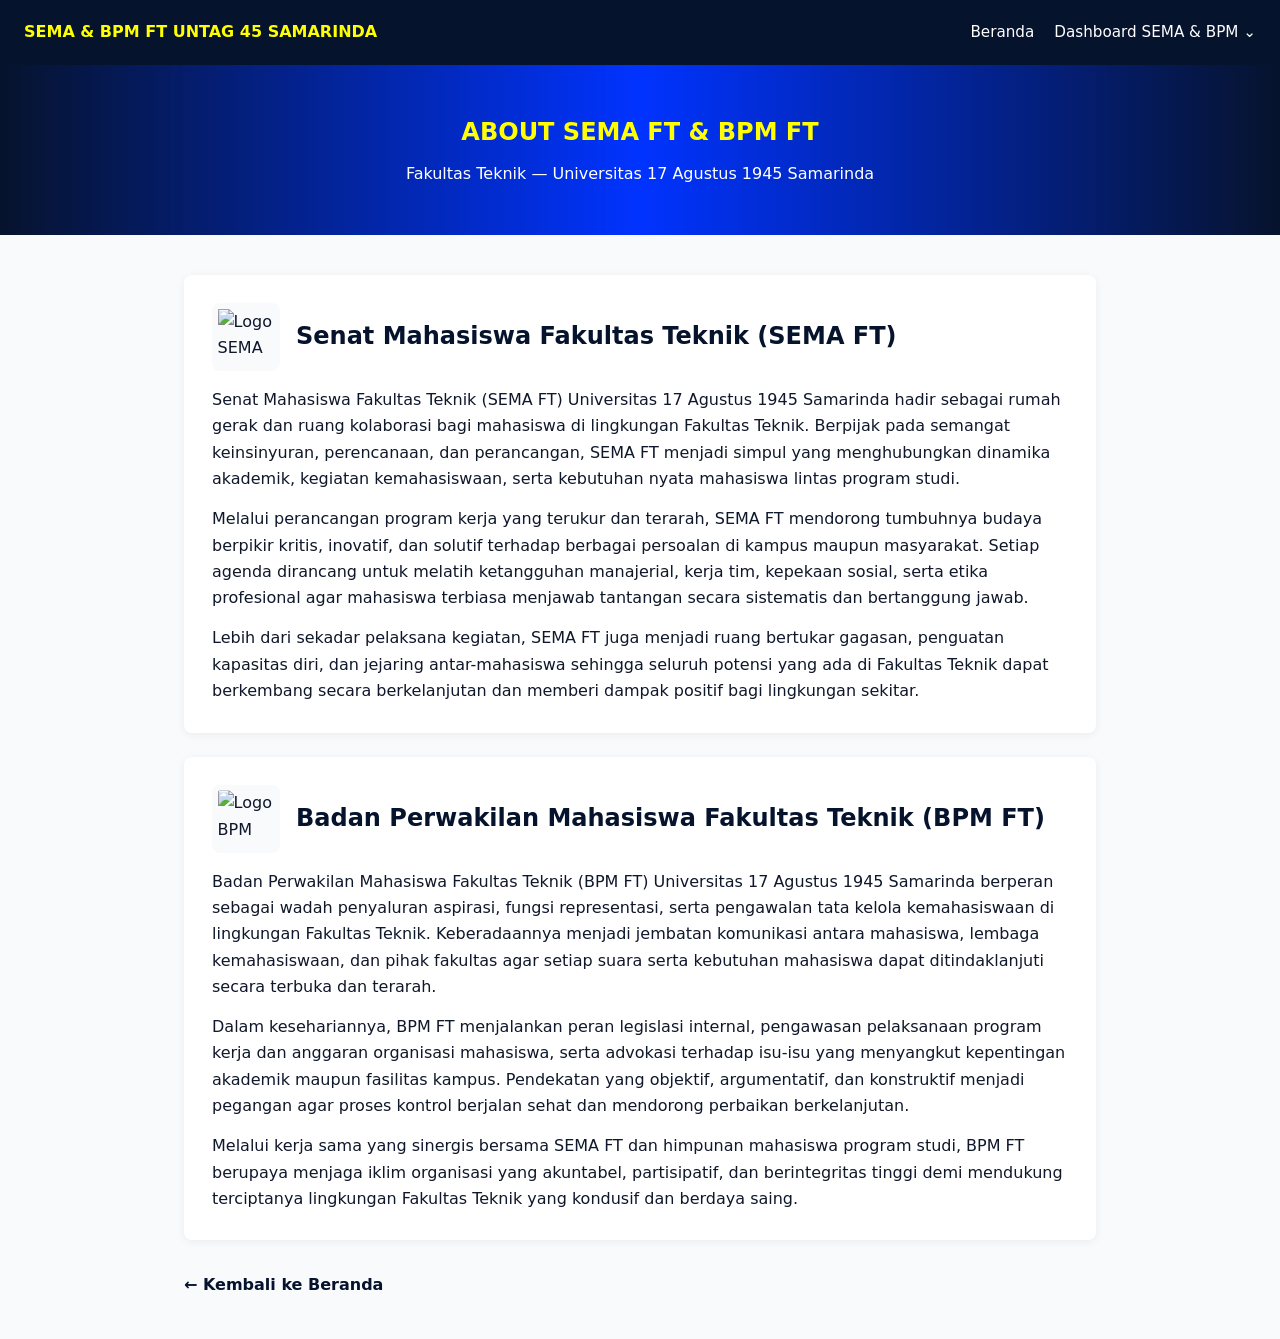
==== about.html @ c4f8886d "Add about.html and style.css" ====
<!DOCTYPE html>
<html lang="id">
<head>
  <meta charset="UTF-8" />
  <meta name="viewport" content="width=device-width, initial-scale=1.0" />
  <title>About SEMA FT &amp; BPM FT - UNTAG Samarinda</title>
  <link rel="stylesheet" href="style.css" />
</head>
<body>
  <header class="navbar">
    <a href="index.html" class="brand-logo">
      SEMA &amp; BPM FT UNTAG 45 SAMARINDA
    </a>
    <nav class="nav-links">
      <a href="index.html">Beranda</a>
      <div class="dropdown">
        <a href="#" class="dropbtn">Dashboard SEMA &amp; BPM ⌄</a>
        <div class="dropdown-content">
          <a href="about.html">About SEMA FT &amp; BPM FT</a>
          <a href="tujuan.html">Tujuan SEMA FT</a>
          <a href="ad-art.html">AD/ART SEMA FT</a>
          <a href="pengurus-sema.html">Susunan Kepengurusan SEMA</a>
          <a href="berita.html">Berita</a>
          <a href="pengurus-bpm.html">Susunan Kepengurusan BPM</a>
          <a href="sekretariat.html">Alamat Sekretariat</a>
          <a href="ketua-bpm.html">Profile Ketua BPM</a>
          <a href="ketua-sema.html">Profile Ketua SEMA</a>
        </div>
      </div>
    </nav>
  </header>

  <section class="page-banner">
    <h1>ABOUT SEMA FT &amp; BPM FT</h1>
    <p class="banner-subtitle">
      Fakultas Teknik — Universitas 17 Agustus 1945 Samarinda
    </p>
  </section>

  <main class="container">
    <article class="card">
      <div class="card-header">
        <img src="logo-sema-ft.png" alt="Logo SEMA FT UNTAG Samarinda" class="org-logo" />
        <h2>Senat Mahasiswa Fakultas Teknik (SEMA FT)</h2>
      </div>
      <p>
        Senat Mahasiswa Fakultas Teknik (SEMA FT) Universitas 17 Agustus 1945 Samarinda hadir sebagai
        rumah gerak dan ruang kolaborasi bagi mahasiswa di lingkungan Fakultas Teknik. Berpijak pada
        semangat keinsinyuran, perencanaan, dan perancangan, SEMA FT menjadi simpul yang menghubungkan
        dinamika akademik, kegiatan kemahasiswaan, serta kebutuhan nyata mahasiswa lintas program studi.
      </p>
      <p>
        Melalui perancangan program kerja yang terukur dan terarah, SEMA FT mendorong tumbuhnya budaya
        berpikir kritis, inovatif, dan solutif terhadap berbagai persoalan di kampus maupun masyarakat.
        Setiap agenda dirancang untuk melatih ketangguhan manajerial, kerja tim, kepekaan sosial, serta
        etika profesional agar mahasiswa terbiasa menjawab tantangan secara sistematis dan bertanggung jawab.
      </p>
      <p>
        Lebih dari sekadar pelaksana kegiatan, SEMA FT juga menjadi ruang bertukar gagasan, penguatan
        kapasitas diri, dan jejaring antar-mahasiswa sehingga seluruh potensi yang ada di Fakultas Teknik
        dapat berkembang secara berkelanjutan dan memberi dampak positif bagi lingkungan sekitar.
      </p>
    </article>

    <article class="card">
      <div class="card-header">
        <img src="logo-bpm-ft.png" alt="Logo BPM FT UNTAG Samarinda" class="org-logo" />
        <h2>Badan Perwakilan Mahasiswa Fakultas Teknik (BPM FT)</h2>
      </div>
      <p>
        Badan Perwakilan Mahasiswa Fakultas Teknik (BPM FT) Universitas 17 Agustus 1945 Samarinda
        berperan sebagai wadah penyaluran aspirasi, fungsi representasi, serta pengawalan tata kelola
        kemahasiswaan di lingkungan Fakultas Teknik. Keberadaannya menjadi jembatan komunikasi antara
        mahasiswa, lembaga kemahasiswaan, dan pihak fakultas agar setiap suara serta kebutuhan mahasiswa
        dapat ditindaklanjuti secara terbuka dan terarah.
      </p>
      <p>
        Dalam kesehariannya, BPM FT menjalankan peran legislasi internal, pengawasan pelaksanaan
        program kerja dan anggaran organisasi mahasiswa, serta advokasi terhadap isu-isu yang menyangkut
        kepentingan akademik maupun fasilitas kampus. Pendekatan yang objektif, argumentatif, dan
        konstruktif menjadi pegangan agar proses kontrol berjalan sehat dan mendorong perbaikan berkelanjutan.
      </p>
      <p>
        Melalui kerja sama yang sinergis bersama SEMA FT dan himpunan mahasiswa program studi, BPM FT
        berupaya menjaga iklim organisasi yang akuntabel, partisipatif, dan berintegritas tinggi demi
        mendukung terciptanya lingkungan Fakultas Teknik yang kondusif dan berdaya saing.
      </p>
    </article>

    <div>
      <a href="index.html" class="btn-back">← Kembali ke Beranda</a>
    </div>
  </main>
</body>
</html>
---- style.css ----
:root {
  --navy: #06132d;
  --blue: #0033ff;
  --accent: #ffff00;
  --bg-light: #f8fafc;
  --text-dark: #0f172a;
}

* {
  box-sizing: border-box;
  margin: 0;
  padding: 0;
}

body {
  font-family: system-ui, -apple-system, sans-serif;
  background-color: var(--bg-light);
  color: var(--text-dark);
  line-height: 1.65;
}

/* Navbar */
.navbar {
  background-color: var(--navy);
  color: #ffffff;
  padding: 1rem 1.5rem;
  display: flex;
  justify-content: space-between;
  align-items: center;
  flex-wrap: wrap;
  gap: 0.75rem;
}

.brand-logo {
  color: var(--accent);
  font-weight: 700;
  text-decoration: none;
  font-size: 1rem;
}

.nav-links {
  display: flex;
  align-items: center;
  gap: 1.25rem;
}

.nav-links > a {
  color: #ffffff;
  text-decoration: none;
  font-size: 0.95rem;
}

.nav-links > a:hover,
.dropbtn:hover {
  color: var(--accent);
}

/* Dropdown */
.dropdown {
  position: relative;
  display: inline-block;
}

.dropbtn {
  color: #ffffff;
  text-decoration: none;
  font-size: 0.95rem;
  display: inline-block;
  padding: 0.25rem 0;
}

.dropdown-content {
  display: none;
  position: absolute;
  right: 0;
  top: 100%;
  background-color: #1c1c1c;
  min-width: 260px;
  box-shadow: 0 8px 20px rgba(0, 0, 0, 0.35);
  padding: 0.5rem 0;
  z-index: 1000;
  border-radius: 4px;
}

.dropdown-content a {
  color: #ffffff;
  padding: 0.75rem 1.25rem;
  text-decoration: none;
  display: block;
  text-align: left;
  font-size: 0.95rem;
}

.dropdown-content a:hover {
  background-color: #2e2e2e;
  color: var(--accent);
}

.dropdown:hover .dropdown-content {
  display: block;
}

/* Banner & Konten */
.page-banner {
  background: linear-gradient(
    90deg,
    var(--navy) 0%,
    var(--blue) 50%,
    var(--navy) 100%
  );
  color: var(--accent);
  text-align: center;
  padding: 3rem 1.5rem;
}

.banner-subtitle {
  color: #ffffff;
  margin-top: 0.5rem;
}

.container {
  max-width: 960px;
  margin: 2.5rem auto;
  padding: 0 1.5rem;
  display: grid;
  gap: 1.5rem;
}

.card {
  background: #ffffff;
  border-radius: 8px;
  padding: 1.75rem;
  box-shadow: 0 2px 10px rgba(0, 0, 0, 0.06);
}

.card-header {
  display: flex;
  align-items: center;
  gap: 1rem;
  margin-bottom: 1rem;
}

.org-logo {
  width: 68px;
  height: 68px;
  object-fit: contain;
  flex-shrink: 0;
  border-radius: 8px;
  background: var(--bg-light);
  padding: 0.35rem;
}

.card-header h2 {
  color: var(--navy);
  margin-bottom: 0;
}

.card p + p {
  margin-top: 0.85rem;
}

.btn-back {
  display: inline-block;
  margin-top: 0.5rem;
  color: var(--navy);
  font-weight: 600;
  text-decoration: none;
}

.btn-back:hover {
  text-decoration: underline;
}
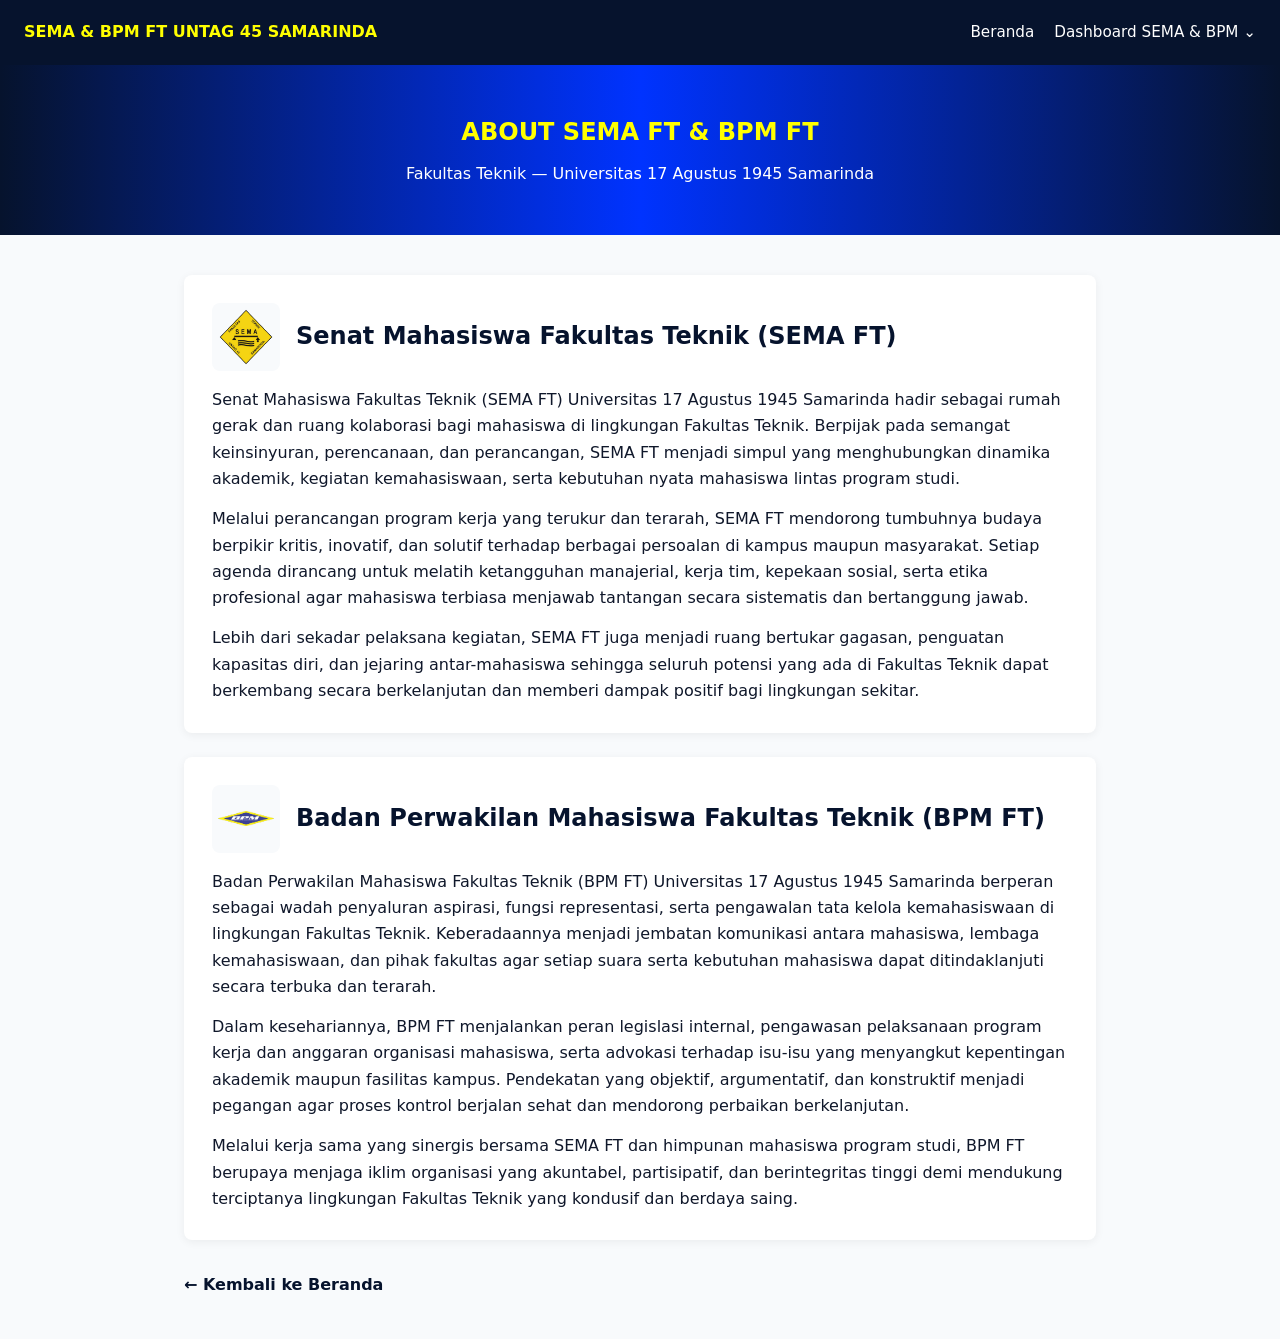
==== commit 1d57e71e: "update about.html" ====
--- a/about.html
+++ b/about.html
@@ -40,7 +40,7 @@
   <main class="container">
     <article class="card">
       <div class="card-header">
-        <img src="logo-sema-ft.png" alt="Logo SEMA FT UNTAG Samarinda" class="org-logo" />
+        <img src="logo-sema.png" alt="Logo SEMA FT UNTAG Samarinda" class="org-logo" />
         <h2>Senat Mahasiswa Fakultas Teknik (SEMA FT)</h2>
       </div>
       <p>
@@ -64,7 +64,7 @@
 
     <article class="card">
       <div class="card-header">
-        <img src="logo-bpm-ft.png" alt="Logo BPM FT UNTAG Samarinda" class="org-logo" />
+        <img src="logo-bpm.png" alt="Logo BPM FT UNTAG Samarinda" class="org-logo" />
         <h2>Badan Perwakilan Mahasiswa Fakultas Teknik (BPM FT)</h2>
       </div>
       <p>
--- a/style.css
+++ b/style.css
@@ -100,7 +100,7 @@
   display: block;
 }
 
-/* Banner & Konten */
+/* Banner & Konten Halaman Dalam (about.html, dll.) */
 .page-banner {
   background: linear-gradient(
     90deg,
@@ -169,4 +169,134 @@
 
 .btn-back:hover {
   text-decoration: underline;
+}
+
+/* Beranda Mode Banner Penuh (Tanpa Bagian Putih) */
+body.home-only {
+  background: linear-gradient(
+    90deg,
+    var(--navy) 0%,
+    var(--blue) 50%,
+    var(--navy) 100%
+  );
+  min-height: 100vh;
+  display: flex;
+  flex-direction: column;
+}
+
+.home-only .navbar {
+  width: 100%;
+  background-color: rgba(6, 19, 45, 0.85);
+}
+
+.hero {
+  flex: 1;
+  display: flex;
+  flex-direction: column;
+  justify-content: center;
+  align-items: center;
+  text-align: center;
+  padding: 3rem 1.5rem;
+}
+
+.hero-stage {
+  width: 100%;
+  max-width: 1120px;
+  display: flex;
+  align-items: center;
+  justify-content: space-between;
+  gap: 2rem;
+}
+
+.hero-center {
+  flex: 1;
+}
+
+.hero h1 {
+  color: var(--accent);
+  font-size: clamp(1.75rem, 4vw, 3rem);
+  line-height: 1.35;
+  letter-spacing: 0.04em;
+}
+
+.hero-sub {
+  color: #ffffff;
+  margin-top: 1.25rem;
+  font-size: 0.95rem;
+  letter-spacing: 0.08em;
+}
+
+.hero-logo-box {
+  display: flex;
+  flex-direction: column;
+  align-items: center;
+  gap: 0.65rem;
+  flex-shrink: 0;
+}
+
+.hero-logo {
+  width: 118px;
+  height: 118px;
+  object-fit: contain;
+  background: rgba(255, 255, 255, 0.06);
+  border: 1.5px solid rgba(250, 204, 21, 0.45);
+  border-radius: 16px;
+  padding: 0.65rem;
+  box-shadow: 0 10px 28px rgba(0, 0, 0, 0.35);
+}
+
+.hero-logo-label {
+  color: rgba(255, 255, 255, 0.85);
+  font-size: 0.78rem;
+  font-weight: 600;
+  letter-spacing: 0.12em;
+}
+
+@media (max-width: 820px) {
+  .hero-stage {
+    flex-direction: column;
+    gap: 1.5rem;
+  }
+
+  .hero-logo-box:first-child {
+    order: 2;
+  }
+
+  .hero-center {
+    order: 1;
+  }
+
+  .hero-logo-box:last-child {
+    order: 3;
+  }
+
+  .hero-logo {
+    width: 92px;
+    height: 92px;
+  }
+}
+.hero-logo-badge {
+  width: 118px;
+  height: 118px;
+  display: flex;
+  align-items: center;
+  justify-content: center;
+  text-align: center;
+  font-weight: 800;
+  font-size: 1.35rem;
+  line-height: 1.15;
+  letter-spacing: 0.06em;
+  color: var(--accent);
+  background: rgba(255, 255, 255, 0.07);
+  border: 2px solid rgba(250, 204, 21, 0.65);
+  border-radius: 20px;
+  box-shadow: 0 12px 28px rgba(0, 0, 0, 0.35);
+}
+
+@media (max-width: 820px) {
+  .hero-logo-badge {
+    width: 92px;
+    height: 92px;
+    font-size: 1.1rem;
+  }
 }
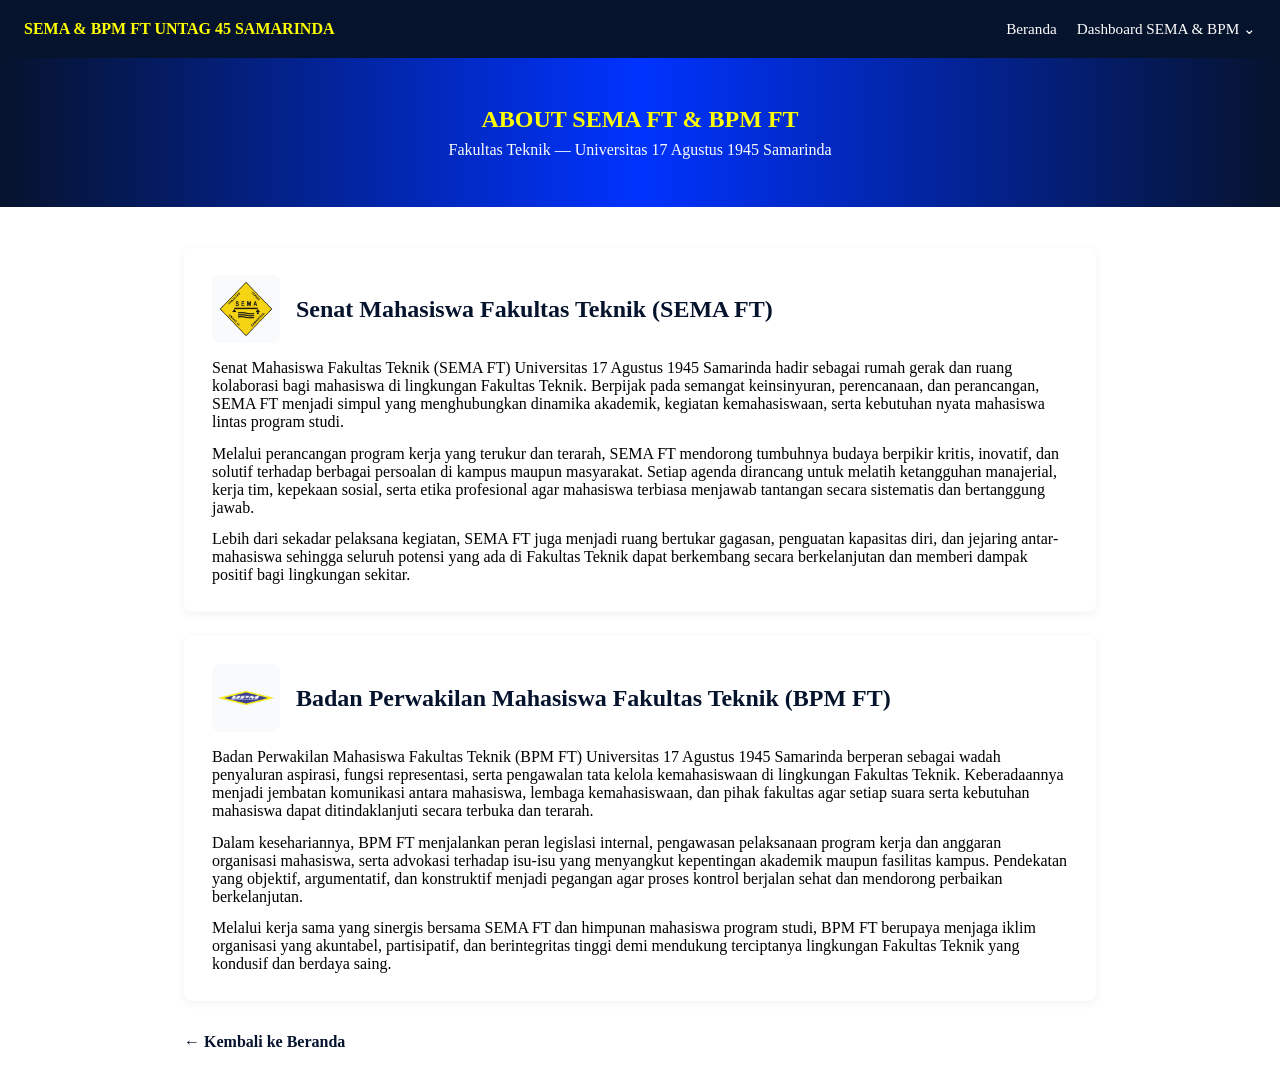
==== commit f3e91cf4: "update about.html, style.css, and index.html" ====
--- a/about.html
+++ b/about.html
@@ -4,6 +4,12 @@
   <meta charset="UTF-8" />
   <meta name="viewport" content="width=device-width, initial-scale=1.0" />
   <title>About SEMA FT &amp; BPM FT - UNTAG Samarinda</title>
+  <link rel="preconnect" href="https://fonts.googleapis.com" />
+<link rel="preconnect" href="https://fonts.gstatic.com" crossorigin />
+<link
+  href="https://fonts.googleapis.com/css2?family=Montserrat:wght@400;500;600;700;800&display=swap"
+  rel="stylesheet"
+/>
   <link rel="stylesheet" href="style.css" />
 </head>
 <body>
--- a/style.css
+++ b/style.css
@@ -13,10 +13,15 @@
 }
 
 body {
-  font-family: system-ui, -apple-system, sans-serif;
-  background-color: var(--bg-light);
-  color: var(--text-dark);
-  line-height: 1.65;
+ body {
+  font-family: 'Montserrat', system-ui, -apple-system, sans-serif;
+  background: linear-gradient(90deg, var(--navy) 0%, var(--blue) 50%, var(--navy) 100%);
+  color: #ffffff;
+  min-height: 100vh;
+  display: flex;
+  flex-direction: column;
+  line-height: 1.5;
+}
 }
 
 /* Navbar */
